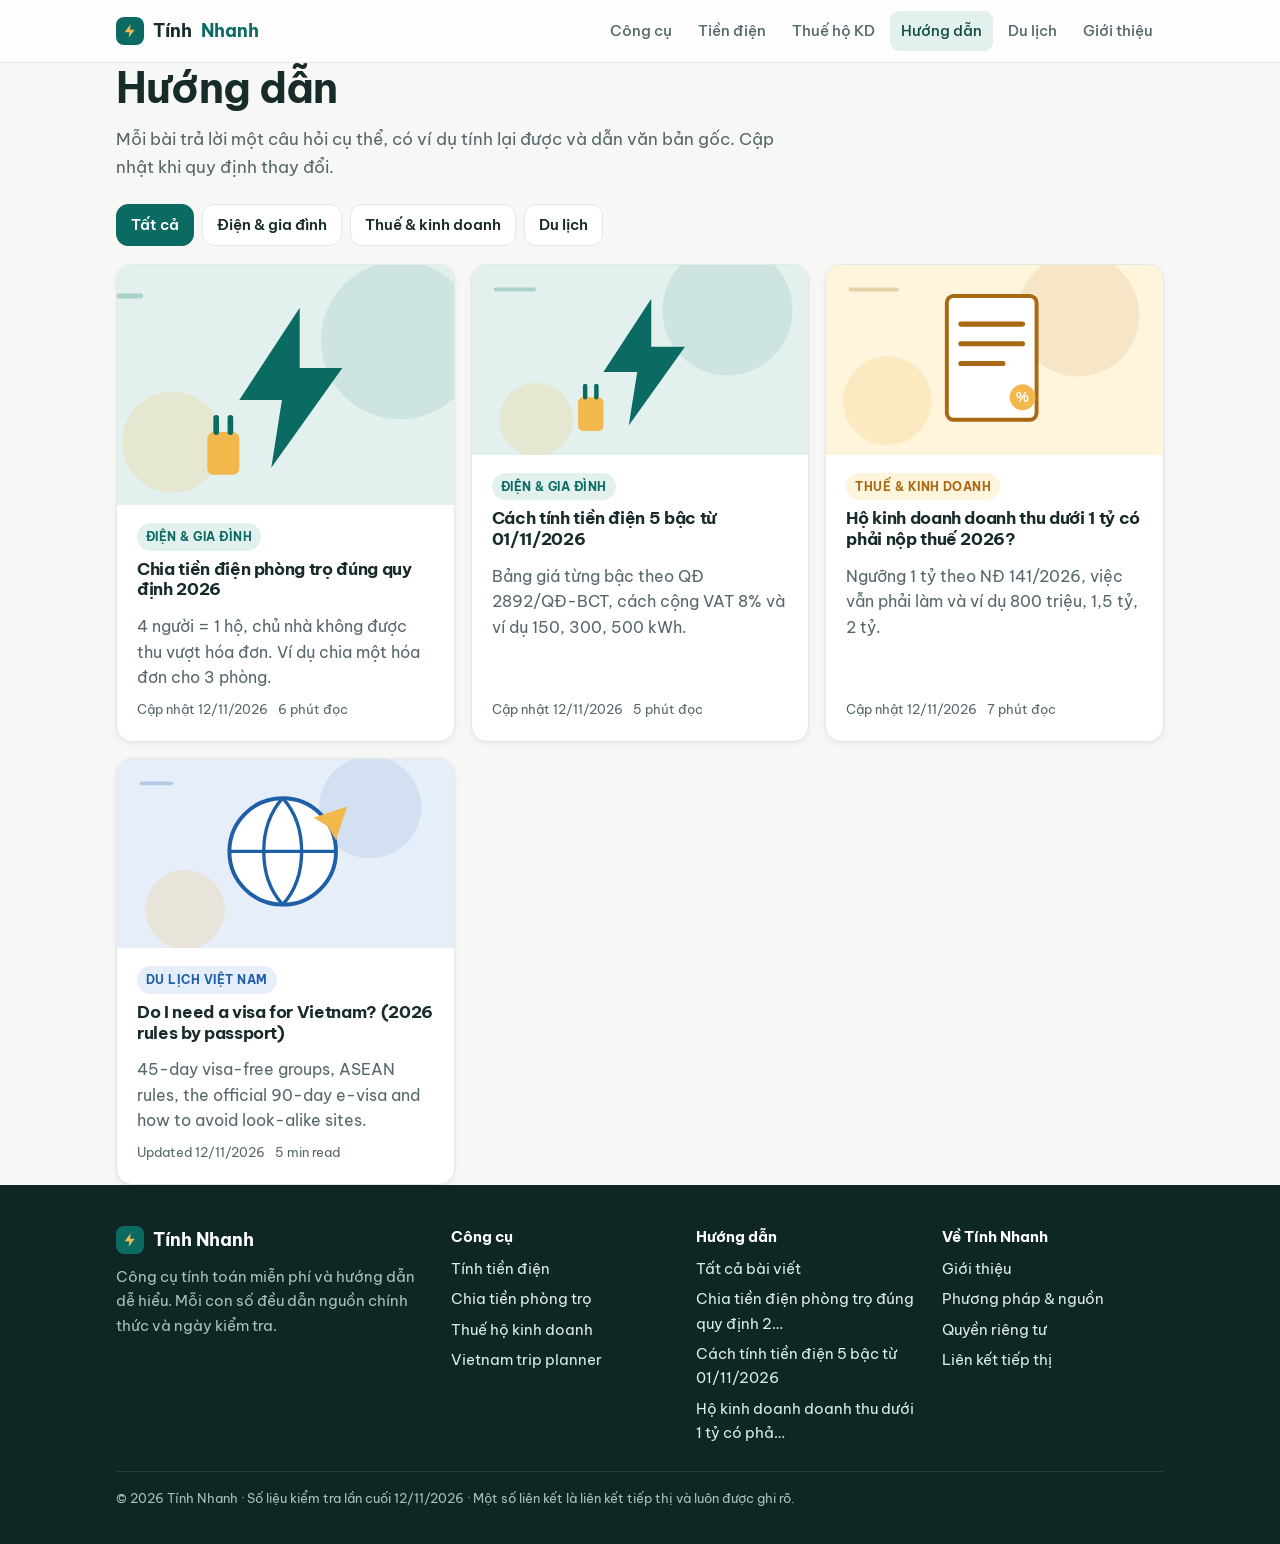
==== huong-dan/index.html @ 533d79bf "Redesign Tinh Nhanh: design system, guides hub, pre-rendered SEO content - New style.css per ChatGPT" ====
<!doctype html>
<html lang="vi">
<head>
<meta charset="utf-8">
<meta name="viewport" content="width=device-width, initial-scale=1">
<title>Hướng dẫn — tiền điện, thuế hộ kinh doanh, du lịch Việt Nam | Tính Nhanh</title>
<meta name="description" content="Hướng dẫn dễ hiểu, có ví dụ tính toán và nguồn văn bản: tiền điện 5 bậc, chia tiền điện phòng trọ, thuế hộ kinh doanh 2026, visa và lịch trình du lịch Việt Nam.">
<link rel="canonical" href="https://sanglinny.github.io/tinh-nhanh/huong-dan/index.html">
<link rel="preconnect" href="https://fonts.googleapis.com">
<link rel="preconnect" href="https://fonts.gstatic.com" crossorigin>
<link rel="stylesheet" href="https://fonts.googleapis.com/css2?family=Be+Vietnam+Pro:wght@400;500;600;700&display=swap">
<meta name="theme-color" content="#0B6B63">
<link rel="icon" href="../assets/favicon.svg" type="image/svg+xml">
<link rel="stylesheet" href="../assets/style.css?v=fb4f2e9e">
</head>
<body>
<header class="site"><div class="wrap">
  <a class="brand" href="../index.html"><span class="mark" aria-hidden="true"><svg width="16" height="16" viewBox="0 0 24 24"><path d="M13 2 4 14h7l-1 8 9-12h-7z" fill="#F2B84B"/></svg></span>Tính <span class="hl">Nhanh</span></a>
  <nav class="top" aria-label="Chính">
    <a href="../index.html">Công cụ</a>
    <a href="../tien-dien.html">Tiền điện</a>
    <a href="../thue-ho-kinh-doanh.html">Thuế hộ KD</a>
    <a href="../huong-dan/index.html" aria-current="page">Hướng dẫn</a>
    <a href="../travel/index.html">Du lịch</a>
    <a href="../gioi-thieu.html">Giới thiệu</a>
  </nav>
</div></header>

<main class="wrap">
  <h1>Hướng dẫn</h1>
  <p class="lede">Mỗi bài trả lời một câu hỏi cụ thể, có ví dụ tính lại được và dẫn văn bản gốc. Cập nhật khi quy định thay đổi.</p>

  <div class="filters" role="group" aria-label="Lọc theo chủ đề">
    <button type="button" data-f="all" aria-pressed="true">Tất cả</button>
    <button type="button" data-f="dien" aria-pressed="false">Điện & gia đình</button>
    <button type="button" data-f="thue" aria-pressed="false">Thuế & kinh doanh</button>
    <button type="button" data-f="dulich" aria-pressed="false">Du lịch</button>
  </div>

  <div class="grid" id="guide-grid">
<!--@guides-->
<a class="card guide-card guide-feature" href="../huong-dan/chia-tien-dien-phong-tro.html" data-cat="dien">
  <img class="cover" src="../assets/covers/chia-tien-dien-phong-tro.svg" alt="" loading="lazy" width="1200" height="675">
  <span class="body">
    <span class="chip" style="background:#E3F1EE;color:#0B6B63">Điện &amp; gia đình</span>
    <h3>Chia tiền điện phòng trọ đúng quy định 2026</h3>
    <p>4 người = 1 hộ, chủ nhà không được thu vượt hóa đơn. Ví dụ chia một hóa đơn cho 3 phòng.</p>
    <span class="meta"><span>Cập nhật 12/11/2026</span><span>6 phút đọc</span></span>
  </span>
</a>
<a class="card guide-card" href="../huong-dan/cach-tinh-tien-dien-5-bac-2026.html" data-cat="dien">
  <img class="cover" src="../assets/covers/cach-tinh-tien-dien-5-bac-2026.svg" alt="" loading="lazy" width="1200" height="675">
  <span class="body">
    <span class="chip" style="background:#E3F1EE;color:#0B6B63">Điện &amp; gia đình</span>
    <h3>Cách tính tiền điện 5 bậc từ 01/11/2026</h3>
    <p>Bảng giá từng bậc theo QĐ 2892/QĐ-BCT, cách cộng VAT 8% và ví dụ 150, 300, 500 kWh.</p>
    <span class="meta"><span>Cập nhật 12/11/2026</span><span>5 phút đọc</span></span>
  </span>
</a>
<a class="card guide-card" href="../huong-dan/ho-kinh-doanh-duoi-1-ty-co-phai-nop-thue.html" data-cat="thue">
  <img class="cover" src="../assets/covers/ho-kinh-doanh-duoi-1-ty-co-phai-nop-thue.svg" alt="" loading="lazy" width="1200" height="675">
  <span class="body">
    <span class="chip" style="background:#FFF4DC;color:#A96812">Thuế &amp; kinh doanh</span>
    <h3>Hộ kinh doanh doanh thu dưới 1 tỷ có phải nộp thuế 2026?</h3>
    <p>Ngưỡng 1 tỷ theo NĐ 141/2026, việc vẫn phải làm và ví dụ 800 triệu, 1,5 tỷ, 2 tỷ.</p>
    <span class="meta"><span>Cập nhật 12/11/2026</span><span>7 phút đọc</span></span>
  </span>
</a>
<a class="card guide-card" href="../travel/do-i-need-a-visa-for-vietnam.html" data-cat="dulich">
  <img class="cover" src="../assets/covers/do-i-need-a-visa-for-vietnam.svg" alt="" loading="lazy" width="1200" height="675">
  <span class="body">
    <span class="chip" style="background:#E6EEF9;color:#1F5FA8">Du lịch Việt Nam</span>
    <h3>Do I need a visa for Vietnam? (2026 rules by passport)</h3>
    <p>45-day visa-free groups, ASEAN rules, the official 90-day e-visa and how to avoid look-alike sites.</p>
    <span class="meta"><span>Updated 12/11/2026</span><span>5 min read</span></span>
  </span>
</a>
<!--/@guides-->
  </div>
</main>

<footer class="site"><div class="wrap">
  <div class="foot-grid">
    <div>
      <a class="brand" href="../index.html" style="color:#fff"><span class="mark" aria-hidden="true"><svg width="16" height="16" viewBox="0 0 24 24"><path d="M13 2 4 14h7l-1 8 9-12h-7z" fill="#F2B84B"/></svg></span>Tính Nhanh</a>
      <p style="margin:10px 0 0;max-width:36ch">Công cụ tính toán miễn phí và hướng dẫn dễ hiểu. Mỗi con số đều dẫn nguồn chính thức và ngày kiểm tra.</p>
    </div>
    <div><b>Công cụ</b><ul>
      <li><a href="../tien-dien.html">Tính tiền điện</a></li>
      <li><a href="../tien-dien.html#phong-tro">Chia tiền phòng trọ</a></li>
      <li><a href="../thue-ho-kinh-doanh.html">Thuế hộ kinh doanh</a></li>
      <li><a href="../travel/index.html">Vietnam trip planner</a></li>
    </ul></div>
    <div><b>Hướng dẫn</b><ul>
      <li><a href="../huong-dan/index.html">Tất cả bài viết</a></li>
      <li><a href="../huong-dan/chia-tien-dien-phong-tro.html">Chia tiền điện phòng trọ đúng quy định 2…</a></li>
      <li><a href="../huong-dan/cach-tinh-tien-dien-5-bac-2026.html">Cách tính tiền điện 5 bậc từ 01/11/2026</a></li>
      <li><a href="../huong-dan/ho-kinh-doanh-duoi-1-ty-co-phai-nop-thue.html">Hộ kinh doanh doanh thu dưới 1 tỷ có phả…</a></li>
    </ul></div>
    <div><b>Về Tính Nhanh</b><ul>
      <li><a href="../gioi-thieu.html">Giới thiệu</a></li>
      <li><a href="../gioi-thieu.html#phuong-phap">Phương pháp & nguồn</a></li>
      <li><a href="../gioi-thieu.html#du-lieu">Quyền riêng tư</a></li>
      <li><a href="../gioi-thieu.html#tiep-thi">Liên kết tiếp thị</a></li>
    </ul></div>
  </div>
  <div class="foot-bottom">© 2026 Tính Nhanh · Số liệu kiểm tra lần cuối 12/11/2026 · Một số liên kết là liên kết tiếp thị và luôn được ghi rõ.</div>
</div></footer>
<script type="module" src="../assets/ui.js"></script>
<script type="module">
const btns = [...document.querySelectorAll(".filters button")];
const cards = [...document.querySelectorAll("#guide-grid .guide-card")];
function apply(f) {
  btns.forEach((b) => b.setAttribute("aria-pressed", String(b.dataset.f === f)));
  cards.forEach((c) => { c.hidden = f !== "all" && c.dataset.cat !== f; });
}
btns.forEach((b) => b.addEventListener("click", () => { apply(b.dataset.f); history.replaceState(null, "", b.dataset.f === "all" ? "#" : "#" + b.dataset.f); }));
const h = location.hash.slice(1);
if (["dien", "thue", "dulich"].includes(h)) apply(h);
</script>
</body>
</html>
---- assets/style.css ----
/* Tính Nhanh design system — palette and rules from docs/business-strategy/2026-11-12-design-system-and-content-calendar.md */
:root {
  --primary: #0B6B63;
  --primary-dark: #124B45;
  --primary-soft: #E3F1EE;
  --accent: #F2B84B;
  --accent-soft: #FFF4DC;
  --bg: #F7F8F5;
  --surface: #FFFFFF;
  --text: #172B2A;
  --muted: #55676A;
  --line: #E2E9E5;
  --success: #16845B;
  --warning: #A96812;
  --warn-bg: #FFF7E6;
  --warn-line: #F0D49A;
  --radius: 16px;
  --radius-sm: 10px;
  --shadow-1: 0 1px 2px rgba(23,43,42,.05), 0 2px 8px rgba(23,43,42,.04);
  --shadow-2: 0 2px 4px rgba(23,43,42,.05), 0 12px 32px -12px rgba(23,43,42,.18);
  --ink: #0E2624;              /* dark band background */
  color-scheme: light;
}
@media (prefers-color-scheme: dark) {
  :root:not([data-theme="light"]) {
    --primary: #3CC2B2; --primary-dark: #2A9C8F; --primary-soft: #16302D;
    --accent: #F2B84B; --accent-soft: #2E2615;
    --bg: #0F1716; --surface: #162120; --text: #E8EFEC; --muted: #9DB0AC; --line: #26332F;
    --warn-bg: #2A2416; --warn-line: #6B5420; --ink: #091312;
    --shadow-1: none; --shadow-2: 0 12px 32px -12px rgba(0,0,0,.6);
    color-scheme: dark;
  }
}
:root[data-theme="dark"] {
  --primary: #3CC2B2; --primary-dark: #2A9C8F; --primary-soft: #16302D;
  --accent: #F2B84B; --accent-soft: #2E2615;
  --bg: #0F1716; --surface: #162120; --text: #E8EFEC; --muted: #9DB0AC; --line: #26332F;
  --warn-bg: #2A2416; --warn-line: #6B5420; --ink: #091312;
  --shadow-1: none; --shadow-2: 0 12px 32px -12px rgba(0,0,0,.6);
  color-scheme: dark;
}

* { box-sizing: border-box; }
[hidden] { display: none !important; }
html { -webkit-text-size-adjust: 100%; scroll-padding-top: 84px; }
body {
  margin: 0; background: var(--bg); color: var(--text);
  font: 17px/1.65 "Be Vietnam Pro", system-ui, -apple-system, "Segoe UI", Roboto, Arial, sans-serif;
}
a { color: var(--primary); text-underline-offset: 3px; }
img, svg { max-width: 100%; }
.wrap { max-width: 1080px; margin: 0 auto; padding: 0 16px; }
.narrow { max-width: 760px; }
h1, h2, h3 { letter-spacing: -0.02em; line-height: 1.2; color: var(--text); }
h1 { font-size: clamp(1.75rem, 4.2vw, 2.6rem); margin: 0 0 12px; }
h2 { font-size: clamp(1.3rem, 2.6vw, 1.65rem); margin: 40px 0 14px; }
h3 { font-size: 1.1rem; margin: 0 0 6px; }
.lede { color: var(--muted); font-size: 1.08rem; margin: 0 0 22px; max-width: 62ch; }
.muted { color: var(--muted); }
.num { font-variant-numeric: tabular-nums; }

/* ---------- Header ---------- */
header.site {
  position: sticky; top: 0; z-index: 20;
  background: color-mix(in srgb, var(--surface) 86%, transparent);
  backdrop-filter: saturate(1.4) blur(12px); -webkit-backdrop-filter: saturate(1.4) blur(12px);
  border-bottom: 1px solid var(--line);
}
header.site .wrap { display: flex; align-items: center; justify-content: space-between; gap: 16px; min-height: 62px; flex-wrap: wrap; }
.brand { display: inline-flex; align-items: center; gap: 9px; font-weight: 700; font-size: 1.12rem; text-decoration: none; color: var(--text); }
.brand .mark { width: 28px; height: 28px; border-radius: 8px; background: var(--primary); display: grid; place-items: center; }
.brand span.hl { color: var(--primary); }
nav.top { display: flex; gap: 4px; flex-wrap: wrap; font-size: .95rem; }
nav.top a { text-decoration: none; color: var(--muted); padding: 7px 11px; border-radius: 9px; font-weight: 500; }
nav.top a:hover { background: var(--primary-soft); color: var(--primary-dark); }
nav.top a[aria-current="page"] { color: var(--primary-dark); background: var(--primary-soft); }
@media (max-width: 560px) { nav.top { width: 100%; padding-bottom: 8px; overflow-x: auto; flex-wrap: nowrap; } nav.top a { white-space: nowrap; } nav.top::-webkit-scrollbar { display: none; } nav.top { scrollbar-width: none; } }

main { padding: 26px 0 64px; }

/* ---------- Buttons & forms ---------- */
.btn, button {
  font: inherit; font-weight: 600; font-size: 1rem; min-height: 48px; padding: 11px 20px; border-radius: 12px; border: 0;
  background: var(--primary); color: #fff; cursor: pointer; text-decoration: none; display: inline-flex; align-items: center; justify-content: center; gap: 8px;
  transition: background .15s ease, transform .15s ease;
}
.btn:hover, button:hover { background: var(--primary-dark); }
:root[data-theme="dark"] .btn, :root[data-theme="dark"] button { color: #062a27; }
@media (prefers-color-scheme: dark) { :root:not([data-theme="light"]) .btn, :root:not([data-theme="light"]) button { color: #062a27; } }
button.ghost, .btn.ghost { background: transparent; color: var(--primary); border: 1px solid var(--line); }
button.ghost:hover, .btn.ghost:hover { background: var(--primary-soft); }
button.small { min-height: 36px; padding: 6px 12px; font-size: .9rem; }
form.calc { display: grid; gap: 16px; }
form.calc > button[type="submit"] { width: 100%; }
@media (min-width: 640px) { form.calc > button[type="submit"] { width: auto; min-width: 220px; justify-self: start; } }
.row { display: grid; gap: 14px; grid-template-columns: repeat(auto-fit, minmax(200px, 1fr)); }
label { display: grid; gap: 7px; font-weight: 600; font-size: .95rem; }
label small { font-weight: 400; color: var(--muted); }
input, select, textarea {
  font: inherit; font-size: 16px; min-height: 48px; padding: 10px 14px; border-radius: 12px; border: 1px solid var(--line);
  background: var(--bg); color: var(--text); width: 100%; min-width: 0;
}
input[type="checkbox"] { min-height: 0; width: auto; }
input:focus, select:focus, textarea:focus { outline: 2px solid var(--primary); outline-offset: 1px; border-color: transparent; }

/* ---------- Cards ---------- */
.grid { display: grid; gap: 16px; grid-template-columns: repeat(auto-fit, minmax(260px, 1fr)); }
.card { background: var(--surface); border: 1px solid var(--line); border-radius: var(--radius); padding: 22px; box-shadow: var(--shadow-1); }
a.card { display: block; text-decoration: none; color: inherit; transition: transform .18s ease, box-shadow .18s ease, border-color .18s ease; }
a.card:hover { transform: translateY(-3px); box-shadow: var(--shadow-2); border-color: color-mix(in srgb, var(--primary) 35%, var(--line)); }
.card p { margin: 0; color: var(--muted); font-size: .97rem; }
@media (prefers-reduced-motion: reduce) { a.card, a.card:hover { transition: none; transform: none; } }

.tool-card { display: flex !important; flex-direction: column; gap: 10px; min-height: 100%; }
.tool-card .top { display: flex; align-items: center; justify-content: space-between; gap: 8px; }
.icon { display: inline-grid; place-items: center; width: 48px; height: 48px; border-radius: 14px; background: var(--primary-soft); color: var(--primary); flex: none; }
.chip { display: inline-flex; align-items: center; gap: 6px; font-size: .74rem; font-weight: 700; letter-spacing: .04em; text-transform: uppercase;
        padding: 4px 9px; border-radius: 99px; background: var(--primary-soft); color: var(--primary-dark); }
.chip.amber { background: var(--accent-soft); color: var(--warning); }
.tool-card .meta { font-size: .85rem; color: var(--muted); }
.tool-card .cta { margin-top: auto; font-weight: 600; color: var(--primary); }

/* ---------- Hero ---------- */
.hero { position: relative; overflow: hidden; border-radius: 24px; background: var(--ink); color: #EAF4F1; margin: 4px 0 28px; isolation: isolate; }
.hero::before { content: ""; position: absolute; inset: 0; z-index: -1;
  background: radial-gradient(700px 360px at 85% 20%, rgba(60,194,178,.35), transparent 65%),
              radial-gradient(500px 300px at 10% 100%, rgba(242,184,75,.22), transparent 70%); }
.hero-grid { display: grid; grid-template-columns: 1.1fr .9fr; align-items: center; gap: 8px; }
@media (max-width: 820px) { .hero-grid { grid-template-columns: 1fr; } }
.hero-copy { padding: clamp(26px, 5vw, 52px); }
.hero h1 { color: #fff; font-size: clamp(2rem, 5.4vw, 3.3rem); line-height: 1.08; }
.hero h1 em { font-style: normal; color: var(--accent); }
.hero .lede { color: #B9D3CD; }
.hero .chip { background: rgba(255,255,255,.1); color: #CFE9E3; }
#hero3d { position: relative; height: clamp(200px, 32vw, 360px); }
#hero3d canvas { display: block; width: 100% !important; height: 100% !important; }
.trust { display: flex; gap: 18px; flex-wrap: wrap; font-size: .9rem; color: #B9D3CD; margin-top: 18px; }
.trust span::before { content: "✓ "; color: var(--accent); font-weight: 700; }

/* Tool search */
.search { position: relative; max-width: 520px; margin-top: 22px; }
.search input { background: #fff; color: #172B2A; border: 0; padding-left: 46px; min-height: 54px; box-shadow: 0 10px 30px -10px rgba(0,0,0,.5); }
.search svg { position: absolute; left: 15px; top: 50%; transform: translateY(-50%); color: #647573; }
.search-results { position: absolute; left: 0; right: 0; top: calc(100% + 6px); background: var(--surface); color: var(--text); border-radius: 14px; box-shadow: var(--shadow-2); overflow: hidden; z-index: 5; }
.search-results a { display: block; padding: 12px 16px; text-decoration: none; color: var(--text); border-top: 1px solid var(--line); }
.search-results a:first-child { border-top: 0; }
.search-results a:hover, .search-results a:focus { background: var(--primary-soft); }
.search-results small { color: var(--muted); display: block; }

/* Stats strip */
.stats { display: grid; grid-template-columns: repeat(4, 1fr); gap: 1px; background: var(--line); border: 1px solid var(--line); border-radius: var(--radius); overflow: hidden; margin: 0 0 8px; }
.stats div { background: var(--surface); padding: 16px 18px; }
.stats b { display: block; font-size: 1.45rem; color: var(--primary-dark); font-variant-numeric: tabular-nums; }
.stats span { font-size: .86rem; color: var(--muted); }
@media (max-width: 720px) { .stats { grid-template-columns: repeat(2, 1fr); } }

/* Section heading row */
.section-head { display: flex; align-items: end; justify-content: space-between; gap: 12px; margin: 44px 0 16px; }
.section-head h2 { margin: 0; }
.section-head a { font-weight: 600; text-decoration: none; white-space: nowrap; }

/* Category tiles */
.cats { display: grid; gap: 14px; grid-template-columns: repeat(auto-fit, minmax(220px, 1fr)); }
.cat { display: flex; gap: 14px; align-items: center; padding: 18px; border-radius: var(--radius); background: var(--surface); border: 1px solid var(--line); text-decoration: none; color: var(--text); }
.cat:hover { border-color: var(--primary); }
.cat b { display: block; }
.cat small { color: var(--muted); }

/* Guide cards with cover */
.guide-card { padding: 0; overflow: hidden; display: flex !important; flex-direction: column; }
.guide-card .cover { aspect-ratio: 16 / 9; display: block; width: 100%; height: auto; object-fit: cover; background: var(--primary-soft); }
.guide-card .body { padding: 18px 20px 20px; display: flex; flex-direction: column; gap: 8px; flex: 1; }
.guide-card .meta { font-size: .83rem; color: var(--muted); display: flex; gap: 10px; flex-wrap: wrap; margin-top: auto; }
.guide-card h3 { font-size: 1.08rem; }
.guide-feature { display: grid; grid-template-columns: 1.2fr 1fr; }
.guide-feature .cover { aspect-ratio: auto; height: 100%; min-height: 240px; }
@media (max-width: 760px) { .guide-feature { grid-template-columns: 1fr; } .guide-feature .cover { min-height: 0; aspect-ratio: 16/9; } }

/* Filters */
.filters { display: flex; gap: 8px; flex-wrap: wrap; margin: 6px 0 18px; }
.filters button { background: var(--surface); color: var(--text); border: 1px solid var(--line); min-height: 40px; padding: 8px 14px; font-weight: 600; font-size: .92rem; }
.filters button[aria-pressed="true"] { background: var(--primary); color: #fff; border-color: var(--primary); }

/* Why block */
.why { display: grid; gap: 16px; grid-template-columns: repeat(auto-fit, minmax(220px, 1fr)); }
.why div { padding: 4px 0; }
.why b { display: block; margin: 10px 0 4px; }
.why p { margin: 0; color: var(--muted); font-size: .95rem; }

/* ---------- Tool pages ---------- */
.page-head { display: flex; gap: 16px; align-items: flex-start; margin-bottom: 6px; }
.page-head .icon { width: 56px; height: 56px; }
.calc-card { border-radius: 20px; padding: clamp(18px, 3vw, 28px); }
.result { margin-top: 20px; animation: rise .35s ease both; scroll-margin-top: 84px; }
.result:empty { display: none; }
.result .result-box { background: var(--primary-soft); border-radius: 16px; padding: 18px 20px; }
@keyframes rise { from { opacity: 0; transform: translateY(6px); } to { opacity: 1; transform: none; } }
@media (prefers-reduced-motion: reduce) { .result { animation: none; } }
.big { font-size: clamp(2rem, 6vw, 2.7rem); font-weight: 700; letter-spacing: -0.02em; font-variant-numeric: tabular-nums; margin: 0 0 4px; color: var(--primary-dark); }
.result-actions { display: flex; gap: 8px; margin: 12px 0 4px; flex-wrap: wrap; }
dl.summary { display: grid; grid-template-columns: 1fr auto; gap: 8px 16px; margin: 14px 0; font-size: .97rem; }
dl.summary dt { color: var(--muted); }
dl.summary dd { margin: 0; text-align: right; font-variant-numeric: tabular-nums; font-weight: 600; }
.tabs { display: flex; gap: 6px; margin: 6px 0 16px; padding: 5px; background: var(--surface); border: 1px solid var(--line); border-radius: 14px; width: fit-content; max-width: 100%; overflow-x: auto; }
.tabs button { background: transparent; color: var(--muted); min-height: 42px; padding: 8px 14px; border-radius: 10px; font-weight: 600; white-space: nowrap; }
.tabs button[aria-selected="true"] { background: var(--primary); color: #fff; }
.rooms .room { display: grid; gap: 8px; grid-template-columns: 1fr 1fr 1fr auto; align-items: end; }
@media (max-width: 520px) { .rooms .room { grid-template-columns: 1fr 1fr; } }

table { width: 100%; border-collapse: collapse; font-size: .96rem; }
th, td { text-align: left; padding: 10px 8px; border-bottom: 1px solid var(--line); vertical-align: top; }
th { font-size: .85rem; color: var(--muted); font-weight: 600; }
td.num, th.num { text-align: right; font-variant-numeric: tabular-nums; white-space: nowrap; }
.table-scroll { overflow-x: auto; }

.note { background: var(--warn-bg); border: 1px solid var(--warn-line); border-radius: 12px; padding: 12px 14px; font-size: .94rem; }
.info { background: var(--primary-soft); border-radius: 14px; padding: 16px 18px; }
.info h3 { margin-top: 0; }
.sources { font-size: .88rem; color: var(--muted); }
.sources li { margin: 4px 0; overflow-wrap: anywhere; }

/* Affiliate */
.aff { border: 1px solid var(--line); border-radius: var(--radius); padding: 16px 18px; background: var(--surface); }
.aff::before { content: "LIÊN KẾT TIẾP THỊ"; display: inline-block; font-size: .7rem; font-weight: 700; letter-spacing: .06em;
               color: var(--warning); background: var(--accent-soft); border-radius: 6px; padding: 2px 8px; margin: 0 8px 8px 0; }
html[lang="en"] .aff::before { content: "AFFILIATE LINK"; }
.aff a { font-weight: 600; }
.aff .disclosure { font-size: .84rem; color: var(--muted); margin: 8px 0 0; }

/* ---------- Articles ---------- */
article.post { max-width: 760px; margin: 0 auto; padding: 0 16px; }
article.post .post-cover { border-radius: 20px; overflow: hidden; margin: 6px 0 20px; }
article.post .post-cover svg, article.post .post-cover img { display: block; width: 100%; height: auto; }
.post-meta { display: flex; gap: 12px; flex-wrap: wrap; align-items: center; font-size: .88rem; color: var(--muted); margin: 0 0 18px; }
.summary-box { background: var(--primary-soft); border-radius: 16px; padding: 16px 20px; margin: 0 0 24px; }
.summary-box b { display: block; margin-bottom: 6px; color: var(--primary-dark); }
.summary-box ul { margin: 0; padding-left: 20px; }
article.post p, article.post li { max-width: 68ch; }
details.toc { background: var(--surface); border: 1px solid var(--line); border-radius: 14px; padding: 12px 16px; margin: 0 0 24px; }
details.toc summary { font-weight: 600; cursor: pointer; }
details.toc ol { margin: 10px 0 0; padding-left: 20px; }
.related { margin-top: 44px; }

/* ---------- Footer ---------- */
footer.site { background: var(--ink); color: #A9C2BC; padding: 40px 0 34px; font-size: .92rem; }
footer.site a { color: #DCEEE9; text-decoration: none; }
footer.site a:hover { text-decoration: underline; }
.foot-grid { display: grid; gap: 24px; grid-template-columns: 1.4fr 1fr 1fr 1fr; }
@media (max-width: 760px) { .foot-grid { grid-template-columns: 1fr 1fr; } }
.foot-grid b { display: block; color: #fff; margin-bottom: 8px; }
.foot-grid ul { list-style: none; margin: 0; padding: 0; display: grid; gap: 6px; }
.foot-bottom { border-top: 1px solid rgba(255,255,255,.1); margin-top: 26px; padding-top: 16px; font-size: .84rem; }

.guide-card .chip, .post-meta .chip { align-self: flex-start; }
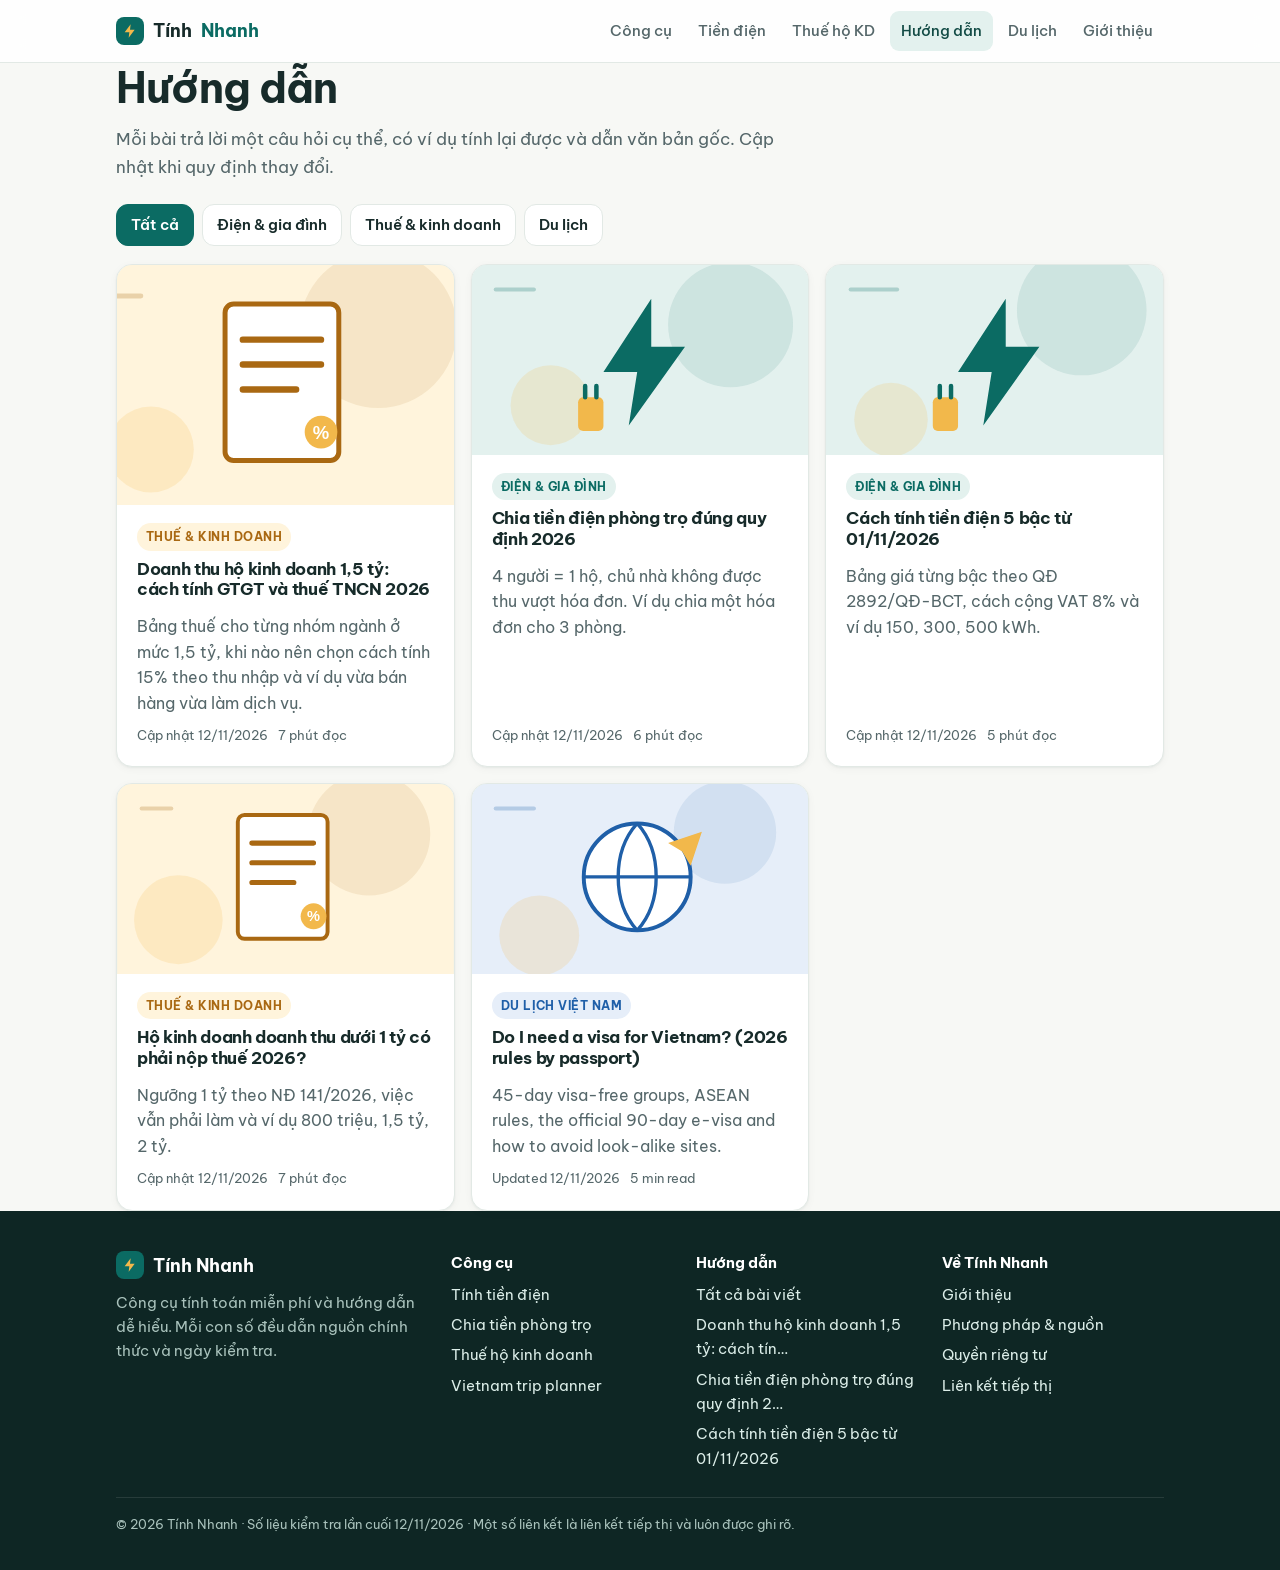
==== commit 10792912: "Add guide: household business tax at 1.5 bn revenue (week 2 of content calendar) Numbers computed wi" ====
--- a/huong-dan/index.html
+++ b/huong-dan/index.html
@@ -39,7 +39,16 @@
 
   <div class="grid" id="guide-grid">
 <!--@guides-->
-<a class="card guide-card guide-feature" href="../huong-dan/chia-tien-dien-phong-tro.html" data-cat="dien">
+<a class="card guide-card guide-feature" href="../huong-dan/thue-ho-kinh-doanh-doanh-thu-1-5-ty.html" data-cat="thue">
+  <img class="cover" src="../assets/covers/thue-ho-kinh-doanh-doanh-thu-1-5-ty.svg" alt="" loading="lazy" width="1200" height="675">
+  <span class="body">
+    <span class="chip" style="background:#FFF4DC;color:#A96812">Thuế &amp; kinh doanh</span>
+    <h3>Doanh thu hộ kinh doanh 1,5 tỷ: cách tính GTGT và thuế TNCN 2026</h3>
+    <p>Bảng thuế cho từng nhóm ngành ở mức 1,5 tỷ, khi nào nên chọn cách tính 15% theo thu nhập và ví dụ vừa bán hàng vừa làm dịch vụ.</p>
+    <span class="meta"><span>Cập nhật 12/11/2026</span><span>7 phút đọc</span></span>
+  </span>
+</a>
+<a class="card guide-card" href="../huong-dan/chia-tien-dien-phong-tro.html" data-cat="dien">
   <img class="cover" src="../assets/covers/chia-tien-dien-phong-tro.svg" alt="" loading="lazy" width="1200" height="675">
   <span class="body">
     <span class="chip" style="background:#E3F1EE;color:#0B6B63">Điện &amp; gia đình</span>
@@ -93,9 +102,9 @@
     </ul></div>
     <div><b>Hướng dẫn</b><ul>
       <li><a href="../huong-dan/index.html">Tất cả bài viết</a></li>
+      <li><a href="../huong-dan/thue-ho-kinh-doanh-doanh-thu-1-5-ty.html">Doanh thu hộ kinh doanh 1,5 tỷ: cách tín…</a></li>
       <li><a href="../huong-dan/chia-tien-dien-phong-tro.html">Chia tiền điện phòng trọ đúng quy định 2…</a></li>
       <li><a href="../huong-dan/cach-tinh-tien-dien-5-bac-2026.html">Cách tính tiền điện 5 bậc từ 01/11/2026</a></li>
-      <li><a href="../huong-dan/ho-kinh-doanh-duoi-1-ty-co-phai-nop-thue.html">Hộ kinh doanh doanh thu dưới 1 tỷ có phả…</a></li>
     </ul></div>
     <div><b>Về Tính Nhanh</b><ul>
       <li><a href="../gioi-thieu.html">Giới thiệu</a></li>
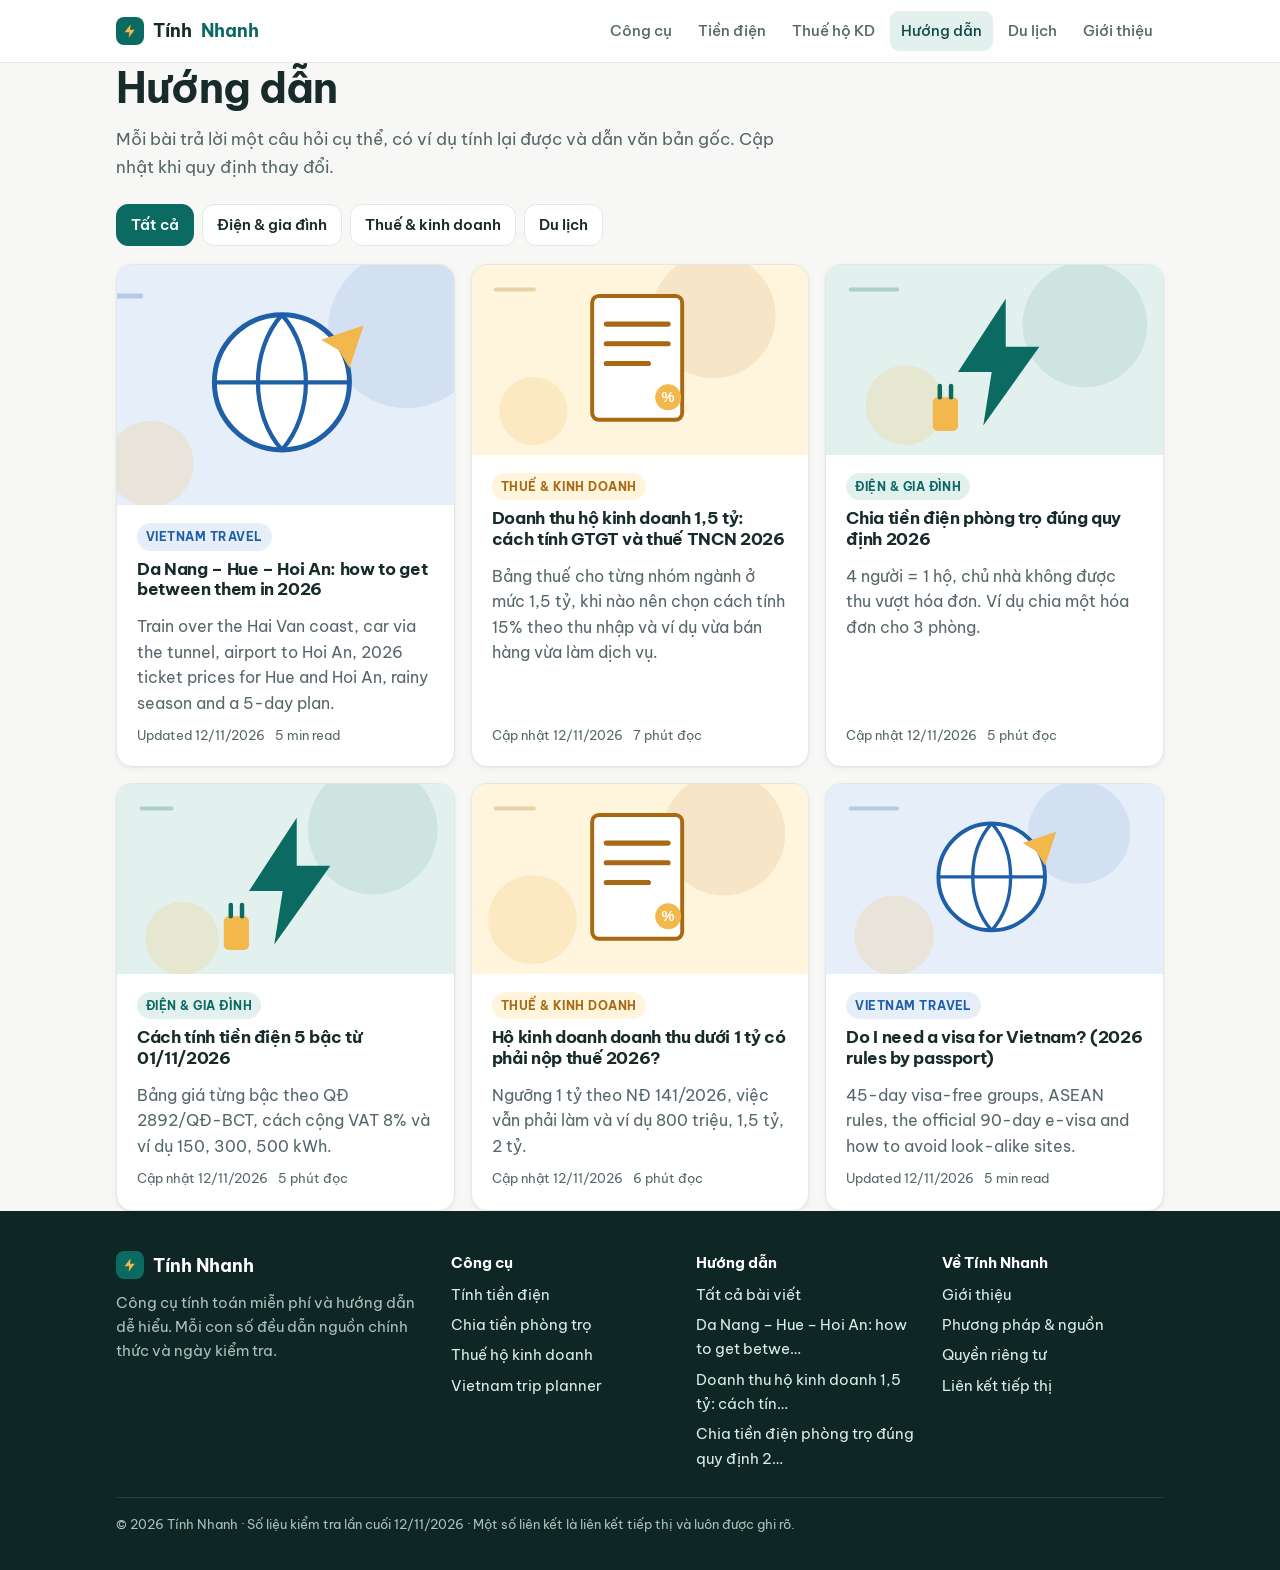
==== commit 40401255: "Add EN guide: Da Nang - Hue - Hoi An route (calendar week 3) Facts verified 2026-11-12 (official tic" ====
--- a/huong-dan/index.html
+++ b/huong-dan/index.html
@@ -39,7 +39,16 @@
 
   <div class="grid" id="guide-grid">
 <!--@guides-->
-<a class="card guide-card guide-feature" href="../huong-dan/thue-ho-kinh-doanh-doanh-thu-1-5-ty.html" data-cat="thue">
+<a class="card guide-card guide-feature" href="../travel/da-nang-hue-hoi-an-route.html" data-cat="dulich">
+  <img class="cover" src="../assets/covers/da-nang-hue-hoi-an-route.svg" alt="" loading="lazy" width="1200" height="675">
+  <span class="body">
+    <span class="chip" style="background:#E6EEF9;color:#1F5FA8">Vietnam travel</span>
+    <h3>Da Nang – Hue – Hoi An: how to get between them in 2026</h3>
+    <p>Train over the Hai Van coast, car via the tunnel, airport to Hoi An, 2026 ticket prices for Hue and Hoi An, rainy season and a 5-day plan.</p>
+    <span class="meta"><span>Updated 12/11/2026</span><span>5 min read</span></span>
+  </span>
+</a>
+<a class="card guide-card" href="../huong-dan/thue-ho-kinh-doanh-doanh-thu-1-5-ty.html" data-cat="thue">
   <img class="cover" src="../assets/covers/thue-ho-kinh-doanh-doanh-thu-1-5-ty.svg" alt="" loading="lazy" width="1200" height="675">
   <span class="body">
     <span class="chip" style="background:#FFF4DC;color:#A96812">Thuế &amp; kinh doanh</span>
@@ -54,7 +63,7 @@
     <span class="chip" style="background:#E3F1EE;color:#0B6B63">Điện &amp; gia đình</span>
     <h3>Chia tiền điện phòng trọ đúng quy định 2026</h3>
     <p>4 người = 1 hộ, chủ nhà không được thu vượt hóa đơn. Ví dụ chia một hóa đơn cho 3 phòng.</p>
-    <span class="meta"><span>Cập nhật 12/11/2026</span><span>6 phút đọc</span></span>
+    <span class="meta"><span>Cập nhật 12/11/2026</span><span>5 phút đọc</span></span>
   </span>
 </a>
 <a class="card guide-card" href="../huong-dan/cach-tinh-tien-dien-5-bac-2026.html" data-cat="dien">
@@ -72,13 +81,13 @@
     <span class="chip" style="background:#FFF4DC;color:#A96812">Thuế &amp; kinh doanh</span>
     <h3>Hộ kinh doanh doanh thu dưới 1 tỷ có phải nộp thuế 2026?</h3>
     <p>Ngưỡng 1 tỷ theo NĐ 141/2026, việc vẫn phải làm và ví dụ 800 triệu, 1,5 tỷ, 2 tỷ.</p>
-    <span class="meta"><span>Cập nhật 12/11/2026</span><span>7 phút đọc</span></span>
+    <span class="meta"><span>Cập nhật 12/11/2026</span><span>6 phút đọc</span></span>
   </span>
 </a>
 <a class="card guide-card" href="../travel/do-i-need-a-visa-for-vietnam.html" data-cat="dulich">
   <img class="cover" src="../assets/covers/do-i-need-a-visa-for-vietnam.svg" alt="" loading="lazy" width="1200" height="675">
   <span class="body">
-    <span class="chip" style="background:#E6EEF9;color:#1F5FA8">Du lịch Việt Nam</span>
+    <span class="chip" style="background:#E6EEF9;color:#1F5FA8">Vietnam travel</span>
     <h3>Do I need a visa for Vietnam? (2026 rules by passport)</h3>
     <p>45-day visa-free groups, ASEAN rules, the official 90-day e-visa and how to avoid look-alike sites.</p>
     <span class="meta"><span>Updated 12/11/2026</span><span>5 min read</span></span>
@@ -102,9 +111,9 @@
     </ul></div>
     <div><b>Hướng dẫn</b><ul>
       <li><a href="../huong-dan/index.html">Tất cả bài viết</a></li>
+      <li><a href="../travel/da-nang-hue-hoi-an-route.html">Da Nang – Hue – Hoi An: how to get betwe…</a></li>
       <li><a href="../huong-dan/thue-ho-kinh-doanh-doanh-thu-1-5-ty.html">Doanh thu hộ kinh doanh 1,5 tỷ: cách tín…</a></li>
       <li><a href="../huong-dan/chia-tien-dien-phong-tro.html">Chia tiền điện phòng trọ đúng quy định 2…</a></li>
-      <li><a href="../huong-dan/cach-tinh-tien-dien-5-bac-2026.html">Cách tính tiền điện 5 bậc từ 01/11/2026</a></li>
     </ul></div>
     <div><b>Về Tính Nhanh</b><ul>
       <li><a href="../gioi-thieu.html">Giới thiệu</a></li>
